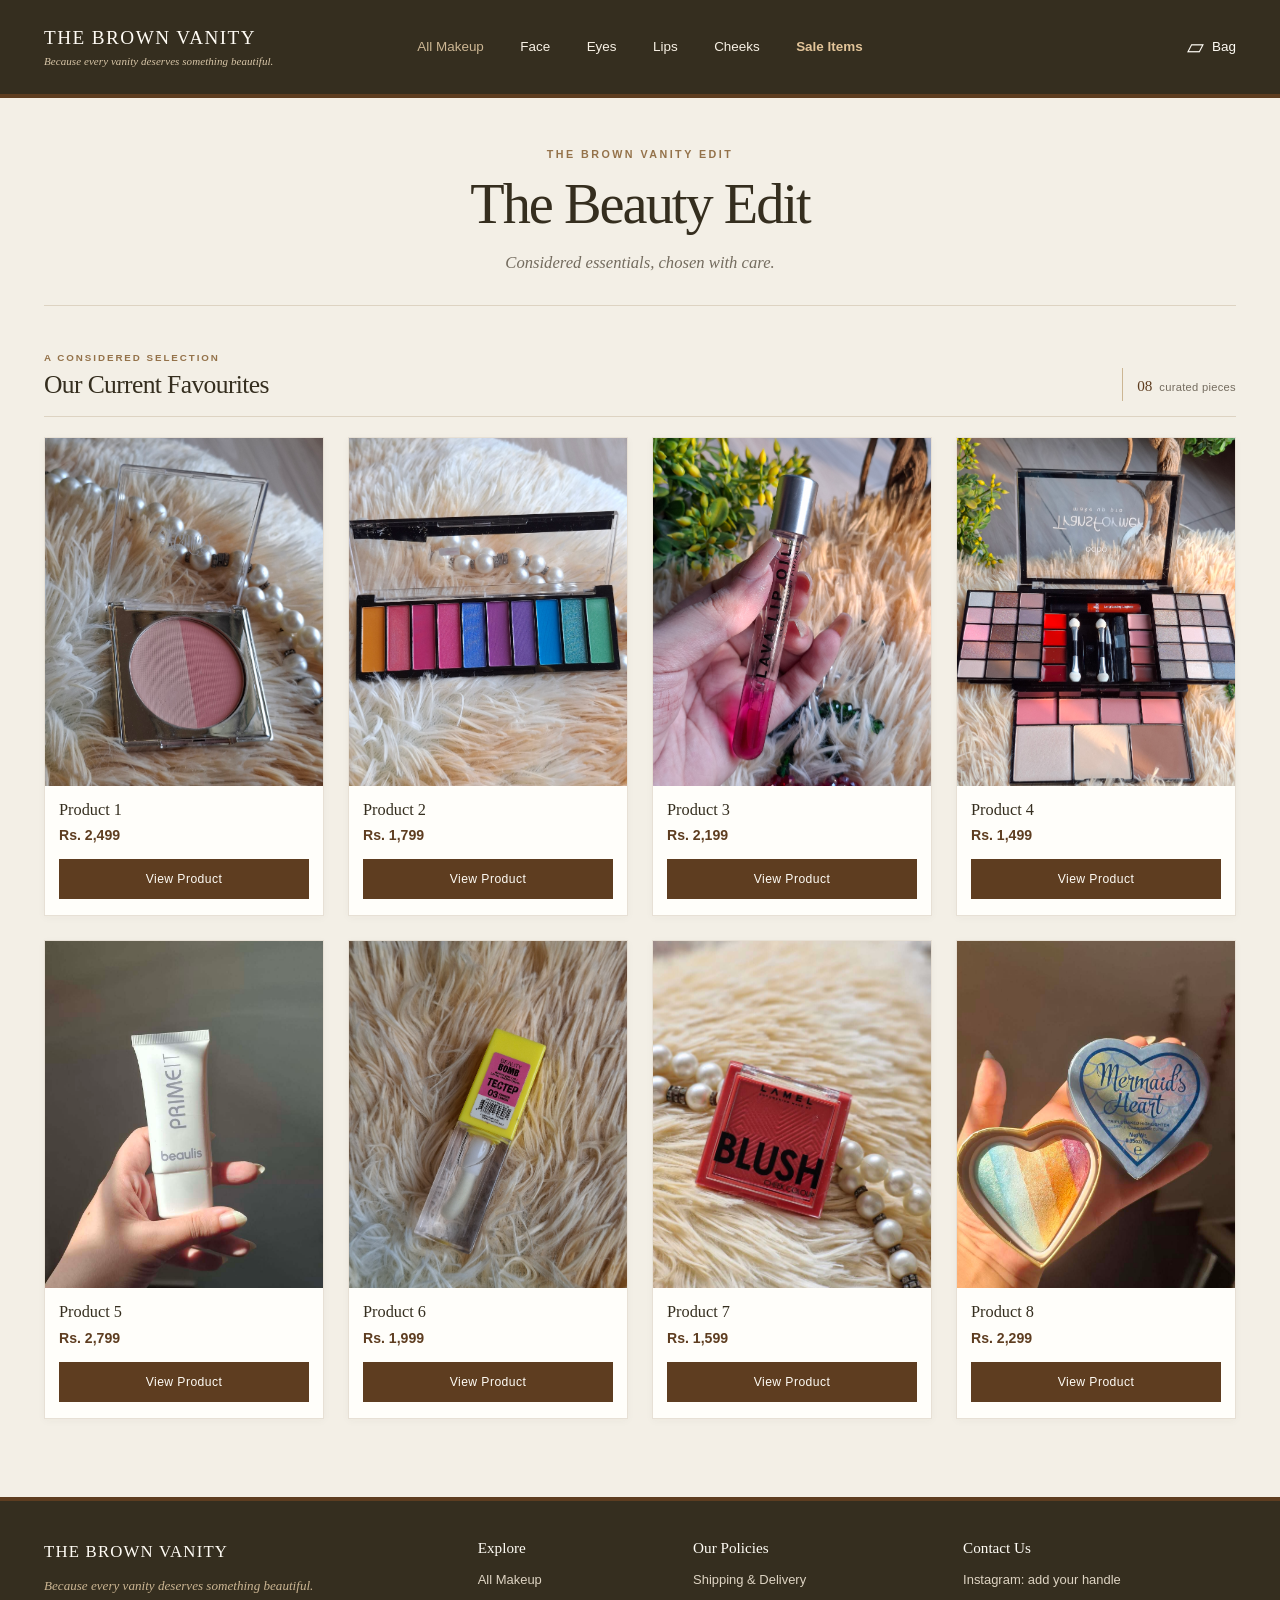
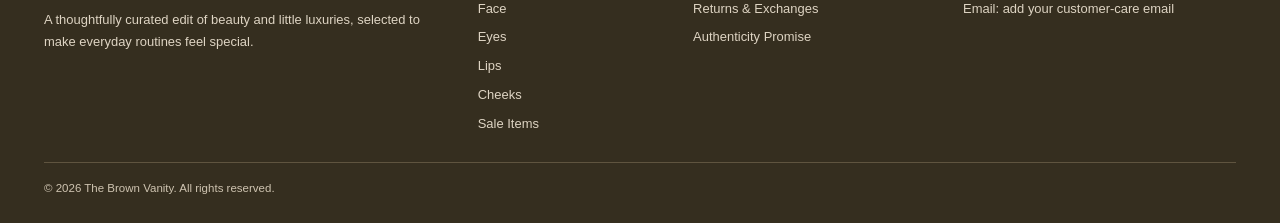
==== assignment-2/index.html @ dfe193a9 "Add Assignment 2 - The Brown Vanity" ====
<!doctype html>
<html lang="en">
<head>
  <meta charset="utf-8">
  <meta name="viewport" content="width=device-width, initial-scale=1">
  <title>The Brown Vanity | The Beauty Edit</title>
  <meta name="description" content="A curated edit of beauty essentials from The Brown Vanity.">
  <!-- Bootstrap 5: used for the responsive container, navbar structure, and product grid. -->
  <link href="https://cdn.jsdelivr.net/npm/bootstrap@5.3.3/dist/css/bootstrap.min.css" rel="stylesheet">
  <link rel="stylesheet" href="style.css">
</head>
<body>
  <header class="site-header">
    <nav class="navbar navbar-expand-lg bv-navbar" aria-label="Main navigation">
      <div class="container-fluid site-container">
        <a class="navbar-brand brand-logo-link" href="index.html" aria-label="The Brown Vanity home">
          <span class="brand-wordmark">THE BROWN VANITY</span>
          <span class="brand-tagline">Because every vanity deserves something beautiful.</span>
        </a>

        <!-- CSS-only mobile menu control: no custom JavaScript is used in Assignment 2. -->
        <input class="nav-toggle" type="checkbox" id="nav-toggle" aria-label="Toggle navigation">
        <label class="nav-toggle-label" for="nav-toggle" aria-hidden="true">
          <span></span><span></span><span></span>
        </label>

        <div class="nav-menu">
          <ul class="navbar-nav align-items-lg-center">
            <li class="nav-item"><a class="nav-link active" href="index.html">All Makeup</a></li>
            <li class="nav-item"><a class="nav-link" href="#products">Face</a></li>
            <li class="nav-item"><a class="nav-link" href="#products">Eyes</a></li>
            <li class="nav-item"><a class="nav-link" href="#products">Lips</a></li>
            <li class="nav-item"><a class="nav-link" href="#products">Cheeks</a></li>
            <li class="nav-item"><a class="nav-link sale-link" href="#products">Sale Items</a></li>
          </ul>
          <a class="cart-link" href="#" aria-label="Shopping bag (not functional yet)">
            <span class="cart-symbol" aria-hidden="true">▱</span>
            <span>Bag</span>
          </a>
        </div>
      </div>
    </nav>
  </header>

  <main class="container-fluid site-container page-content">
    <section class="page-intro" aria-labelledby="page-title">
      <p class="eyebrow">THE BROWN VANITY EDIT</p>
      <h1 id="page-title">The Beauty Edit</h1>
      <p class="intro-copy">Considered essentials, chosen with care.</p>
    </section>

    <section class="shop-section" id="products" aria-label="Beauty products">

      <div class="product-toolbar">
        <div class="collection-heading">
          <span class="collection-kicker">A CONSIDERED SELECTION</span>
          <h2>Our Current Favourites</h2>
        </div>
        <span class="collection-count">08 <span>curated pieces</span></span>
      </div>

      <div class="row g-4 product-grid">
          <div class="col-12 col-sm-6 col-lg-3">
            <article class="product-card">
              <a class="product-image-link" href="product.html" aria-label="View Product 1">
                <img src="images/picture1.jpg" alt="Product 1" class="product-image">
              </a>
              <div class="product-info">
                <h2><a href="product.html">Product 1</a></h2>
                <p class="product-price">Rs. 2,499</p>
                <a class="btn btn-brown" href="product.html">View Product</a>
              </div>
            </article>
          </div>
          <div class="col-12 col-sm-6 col-lg-3">
            <article class="product-card">
              <a class="product-image-link" href="product.html" aria-label="View Product 2">
                <img src="images/picture2.jpg" alt="Product 2" class="product-image">
              </a>
              <div class="product-info">
                <h2><a href="product.html">Product 2</a></h2>
                <p class="product-price">Rs. 1,799</p>
                <a class="btn btn-brown" href="product.html">View Product</a>
              </div>
            </article>
          </div>
          <div class="col-12 col-sm-6 col-lg-3">
            <article class="product-card">
              <a class="product-image-link" href="product.html" aria-label="View Product 3">
                <img src="images/picture3.jpg" alt="Product 3" class="product-image">
              </a>
              <div class="product-info">
                <h2><a href="product.html">Product 3</a></h2>
                <p class="product-price">Rs. 2,199</p>
                <a class="btn btn-brown" href="product.html">View Product</a>
              </div>
            </article>
          </div>
          <div class="col-12 col-sm-6 col-lg-3">
            <article class="product-card">
              <a class="product-image-link" href="product.html" aria-label="View Product 4">
                <img src="images/picture4.jpg" alt="Product 4" class="product-image">
              </a>
              <div class="product-info">
                <h2><a href="product.html">Product 4</a></h2>
                <p class="product-price">Rs. 1,499</p>
                <a class="btn btn-brown" href="product.html">View Product</a>
              </div>
            </article>
          </div>
          <div class="col-12 col-sm-6 col-lg-3">
            <article class="product-card">
              <a class="product-image-link" href="product.html" aria-label="View Product 5">
                <img src="images/picture5.jpg" alt="Product 5" class="product-image">
              </a>
              <div class="product-info">
                <h2><a href="product.html">Product 5</a></h2>
                <p class="product-price">Rs. 2,799</p>
                <a class="btn btn-brown" href="product.html">View Product</a>
              </div>
            </article>
          </div>
          <div class="col-12 col-sm-6 col-lg-3">
            <article class="product-card">
              <a class="product-image-link" href="product.html" aria-label="View Product 6">
                <img src="images/picture6.jpg" alt="Product 6" class="product-image">
              </a>
              <div class="product-info">
                <h2><a href="product.html">Product 6</a></h2>
                <p class="product-price">Rs. 1,999</p>
                <a class="btn btn-brown" href="product.html">View Product</a>
              </div>
            </article>
          </div>
          <div class="col-12 col-sm-6 col-lg-3">
            <article class="product-card">
              <a class="product-image-link" href="product.html" aria-label="View Product 7">
                <img src="images/picture7.jpg" alt="Product 7" class="product-image">
              </a>
              <div class="product-info">
                <h2><a href="product.html">Product 7</a></h2>
                <p class="product-price">Rs. 1,599</p>
                <a class="btn btn-brown" href="product.html">View Product</a>
              </div>
            </article>
          </div>
          <div class="col-12 col-sm-6 col-lg-3">
            <article class="product-card">
              <a class="product-image-link" href="product.html" aria-label="View Product 8">
                <img src="images/picture8.jpg" alt="Product 8" class="product-image">
              </a>
              <div class="product-info">
                <h2><a href="product.html">Product 8</a></h2>
                <p class="product-price">Rs. 2,299</p>
                <a class="btn btn-brown" href="product.html">View Product</a>
              </div>
            </article>
          </div>
        </div>
    </section>
  </main>

  <span id="returns" class="anchor-target" aria-hidden="true"></span>
  <span id="authenticity" class="anchor-target" aria-hidden="true"></span>
  <footer class="site-footer">
    <div class="container-fluid site-container footer-inner">
      <div class="footer-brand-block">
        <p class="footer-brand">THE BROWN VANITY</p>
        <p class="footer-tagline">Because every vanity deserves something beautiful.</p>
        <p class="footer-description">A thoughtfully curated edit of beauty and little luxuries, selected to make everyday routines feel special.</p>
      </div>
      <div class="footer-column">
        <h2>Explore</h2>
        <a href="index.html">All Makeup</a>
        <a href="#products">Face</a>
        <a href="#products">Eyes</a>
        <a href="#products">Lips</a>
        <a href="#products">Cheeks</a>
        <a href="#products">Sale Items</a>
      </div>
      <div class="footer-column">
        <h2>Our Policies</h2>
        <a href="#delivery">Shipping &amp; Delivery</a>
        <a href="#returns">Returns &amp; Exchanges</a>
        <a href="#authenticity">Authenticity Promise</a>
      </div>
      <div class="footer-column">
        <h2>Contact Us</h2>
        <span>Instagram: add your handle</span>
        <span>Email: add your customer-care email</span>
      </div>
      <p class="copyright">© 2026 The Brown Vanity. All rights reserved.</p>
    </div>
  </footer>
</body>
</html>
---- assignment-2/style.css ----
/* THE BROWN VANITY — CV-inspired visual system
   Design rule: cocoa anchors the interface; cream is the canvas; caramel is an accent.
   Bootstrap supplies the responsive grid and navbar structure. */
:root {
  --pine-bark: #352E1F;
  --soft-leather: #5E3D20;
  --dull-chestnut: #94724A;
  --windy-dunes: #CCB693;
  --olive-grove: #787350;
  --deep-mahogany: #481911;
  --paper: #F3EFE6;
  --card: #FFFEFA;
  --line: #DDD3C2;
  --muted: #746C5F;
}

* { box-sizing: border-box; }
html { scroll-behavior: smooth; }
body {
  margin: 0;
  background: var(--paper);
  color: var(--pine-bark);
  font-family: "Segoe UI", Arial, sans-serif;
  line-height: 1.6;
  letter-spacing: 0;
}
a { color: inherit; }
.site-container { width: min(100% - 64px, 1440px); margin-inline: auto; }

/* One confident dark header, inspired by the user's personal CV. */
.site-header { background: var(--pine-bark); border-bottom: 4px solid var(--soft-leather); }
.bv-navbar { min-height: 94px; padding: 12px 0; background: var(--pine-bark); }
.brand-logo-link {
  display: flex; flex: 0 0 auto; flex-direction: column; justify-content: center;
  margin: 0; padding: 0; text-decoration: none; line-height: 1.15;
}
.brand-wordmark {
  color: #FFFCF5; font-family: Georgia, "Times New Roman", serif;
  font-size: clamp(1rem, 1.5vw, 1.28rem); letter-spacing: .075em; white-space: nowrap;
}
.brand-tagline {
  margin-top: 6px;
  color: #D7C5A7;
  font-family: Georgia, "Times New Roman", serif;
  font-size: .69rem;
  font-style: italic;
  letter-spacing: .005em;
  white-space: nowrap;
}
.nav-menu { display: flex; flex: 1; align-items: center; justify-content: center; gap: 25px; }
.nav-menu .navbar-nav {
  display: flex; flex-direction: row; justify-content: center; gap: clamp(12px, 1.6vw, 26px);
  margin: 0 auto;
}
.nav-menu .nav-link {
  padding: 8px 2px; color: #F8F1E5; font-size: .84rem; white-space: nowrap;
  transition: color .18s ease;
}
.nav-menu .nav-link:hover, .nav-menu .nav-link:focus, .nav-menu .nav-link.active { color: var(--windy-dunes); }
.nav-menu .sale-link { color: #E3C59A; font-weight: 600; }
.cart-link {
  display: inline-flex; align-items: center; gap: 8px; flex: 0 0 auto;
  padding: 8px 0 8px 8px; color: #FFFCF5; text-decoration: none; font-size: .84rem;
}
.cart-link:hover { color: var(--windy-dunes); }
.cart-symbol { font-size: 1.35rem; line-height: 1; }
.nav-toggle, .nav-toggle-label { display: none; }

/* The hero stays light: typography, not another coloured rectangle, creates the focus. */
.page-content { padding-top: 48px; padding-bottom: 78px; }
.page-intro { margin: 0 0 44px; padding: 0 0 28px; text-align: center; border-bottom: 1px solid var(--line); }
.eyebrow {
  margin: 0 0 10px; color: var(--dull-chestnut); font-size: .67rem;
  font-weight: 700; letter-spacing: .23em;
}
.page-intro h1, .detail-copy h1 {
  margin: 0; color: var(--pine-bark); font-family: Georgia, "Times New Roman", serif;
  font-size: clamp(2.35rem, 4.4vw, 3.8rem); font-weight: 400; letter-spacing: -.035em; line-height: 1.12;
}
.intro-copy {
  margin: 14px 0 0; color: var(--muted); font-family: Georgia, "Times New Roman", serif;
  font-size: 1.04rem; font-style: italic;
}
.shop-section { width: 100%; }
.product-toolbar {
  display: flex;
  justify-content: space-between;
  align-items: flex-end;
  gap: 18px;
  margin: 0 0 20px;
  padding: 0 0 15px;
  border-bottom: 1px solid var(--line);
}
.collection-heading { position: relative; }
.collection-kicker {
  display: block;
  margin: 0 0 5px;
  color: var(--dull-chestnut);
  font-size: .61rem;
  font-weight: 700;
  letter-spacing: .2em;
}
.collection-heading h2 {
  margin: 0;
  color: var(--pine-bark);
  font-family: Georgia, "Times New Roman", serif;
  font-size: clamp(1.35rem, 2vw, 1.65rem);
  font-weight: 400;
  letter-spacing: -.025em;
  line-height: 1.2;
}
.collection-count {
  display: inline-flex;
  align-items: baseline;
  gap: 7px;
  padding: 6px 0 3px 14px;
  border-left: 1px solid var(--windy-dunes);
  color: var(--soft-leather);
  font-family: Georgia, "Times New Roman", serif;
  font-size: .95rem;
  white-space: nowrap;
}
.collection-count span {
  color: var(--muted);
  font-family: "Segoe UI", Arial, sans-serif;
  font-size: .7rem;
  letter-spacing: .025em;
}
.product-card {
  height: 100%; padding: 0 0 16px; background: var(--card); border: 1px solid #E7E0D5;
  box-shadow: 0 2px 8px rgba(53,46,31,.035); transition: box-shadow .2s ease, transform .2s ease;
}
.product-card:hover { transform: translateY(-2px); box-shadow: 0 8px 22px rgba(53,46,31,.08); }
.product-image-link { display: block; overflow: hidden; background: #EAE3D7; aspect-ratio: 4 / 5; }
.product-image { display: block; width: 100%; height: 100%; object-fit: cover; transition: transform .25s ease; }
.product-image-link:hover .product-image { transform: scale(1.025); }
.product-info { padding: 14px 14px 0; }
.product-info h2 {
  margin: 0 0 5px; font-family: Georgia, "Times New Roman", serif; font-size: 1.02rem; font-weight: 400;
}
.product-info h2 a { text-decoration: none; }
.product-info h2 a:hover { color: var(--dull-chestnut); }
.product-price { margin: 0 0 12px; color: var(--soft-leather); font-size: .88rem; font-weight: 700; }
.btn-brown {
  display: inline-block; width: 100%; padding: 10px 12px; border: 1px solid var(--soft-leather);
  border-radius: 0; background: var(--soft-leather); color: #FFFCF5; font-size: .76rem;
  letter-spacing: .035em; text-align: center; text-decoration: none; transition: background .18s ease, border-color .18s ease;
}
.btn-brown:hover, .btn-brown:focus { border-color: var(--pine-bark); background: var(--pine-bark); color: #FFFCF5; }
.btn-brown:focus-visible, .nav-link:focus-visible, .footer-column a:focus-visible { outline: 2px solid var(--windy-dunes); outline-offset: 3px; }

/* CV-like footer: same dark anchor as the header, clear information columns. */
.site-footer { padding: 38px 0 25px; background: var(--pine-bark); color: #F8F1E5; border-top: 4px solid var(--soft-leather); }
.footer-inner {
  display: grid; grid-template-columns: minmax(250px, 1.45fr) minmax(120px, .65fr) minmax(170px, .85fr) minmax(210px, 1fr);
  gap: 26px 38px; align-items: start;
}
.footer-brand { margin: 0 0 9px; color: #FFFCF5; font-family: Georgia, "Times New Roman", serif; font-size: 1.05rem; letter-spacing: .07em; }
.footer-tagline { max-width: 290px; margin: 0; color: var(--windy-dunes); font-family: Georgia, "Times New Roman", serif; font-size: .82rem; font-style: italic; }
.footer-description { max-width: 390px; margin: 13px 0 0; color: #DED4C3; font-size: .81rem; line-height: 1.7; }
.footer-column { display: flex; flex-direction: column; align-items: flex-start; gap: 8px; color: #DED4C3; font-size: .81rem; overflow-wrap: anywhere; }
.footer-column h2 { margin: 0 0 5px; color: #FFFCF5; font-family: Georgia, "Times New Roman", serif; font-size: .95rem; font-weight: 400; }
.footer-column a { color: inherit; text-decoration: none; }
.footer-column a:hover { color: var(--windy-dunes); }
.copyright { grid-column: 1 / -1; margin: 2px 0 0; padding-top: 16px; border-top: 1px solid rgba(204,182,147,.28); color: #CFC4B1; font-size: .72rem; }

/* Product detail page */
.product-detail-page { padding-top: 32px; padding-bottom: 78px; }
.breadcrumb { margin: 0 0 26px; color: var(--muted); font-size: .78rem; }
.breadcrumb a { text-decoration: none; }
.breadcrumb a:hover { color: var(--dull-chestnut); }
.detail-image-wrap { overflow: hidden; background: #EAE3D7; border: 1px solid #E7E0D5; }
.detail-image { display: block; width: 100%; max-height: 720px; aspect-ratio: 4 / 5; object-fit: cover; }
.detail-copy { padding-top: 20px; }
.detail-copy h1 { font-size: clamp(2rem, 3.5vw, 3.2rem); }
.detail-price { margin: 18px 0; color: var(--soft-leather); font-size: 1.1rem; font-weight: 700; }
.detail-description { max-width: 480px; color: var(--muted); line-height: 1.9; }
.quantity-form { display: flex; align-items: center; gap: 18px; margin: 28px 0 18px; }
.quantity-form label { font-size: .85rem; }
.quantity-form select { min-width: 82px; padding: 9px 12px; border: 1px solid var(--windy-dunes); border-radius: 0; background: var(--card); color: var(--pine-bark); }
.btn-add-detail { max-width: 360px; cursor: pointer; }
.static-note { margin: 12px 0 0; color: var(--muted); font-size: .73rem; }
.delivery-inline { margin-top: 28px; padding-top: 18px; border-top: 1px solid var(--line); color: var(--soft-leather); font-size: .83rem; }
.anchor-target { display: block; height: 0; }

@media (min-width: 992px) {
  .bv-navbar .site-container { position: relative; }
  .nav-menu { position: static; }
  .nav-menu .navbar-nav { position: absolute; left: 50%; transform: translateX(-50%); width: max-content; }
  .cart-link { margin-left: auto; }
}
@media (max-width: 991.98px) {
  .site-container { width: min(100% - 40px, 1440px); }
  .bv-navbar { min-height: 88px; }
  .nav-menu { gap: 14px; }
  .nav-menu .navbar-nav { gap: 12px; }
  .nav-menu .nav-link { font-size: .78rem; }
}
@media (max-width: 767.98px) {
  .site-container { width: min(100% - 30px, 1440px); }
  .bv-navbar { min-height: 78px; padding: 10px 0; }
  .brand-wordmark { font-size: .94rem; letter-spacing: .045em; }
  .brand-tagline { max-width: 230px; font-size: .62rem; white-space: normal; line-height: 1.25; }
  .nav-toggle { position: absolute; width: 1px; height: 1px; overflow: hidden; clip-path: inset(50%); white-space: nowrap; }
  .nav-toggle-label { display: flex; width: 38px; height: 34px; margin-left: auto; flex-direction: column; justify-content: center; gap: 5px; padding: 5px; cursor: pointer; }
  .nav-toggle-label span { display: block; width: 27px; height: 1px; background: #F8F1E5; }
  .nav-toggle:focus-visible + .nav-toggle-label { outline: 2px solid var(--windy-dunes); outline-offset: 4px; }
  .nav-menu { display: none; flex: none; width: 100%; margin-left: 0; padding-top: 15px; flex-direction: column; align-items: stretch; gap: 8px; }
  .nav-menu .navbar-nav { position: static; width: 100%; flex-direction: column; align-items: stretch !important; gap: 0; transform: none; }
  .nav-toggle:checked ~ .nav-menu { display: flex; }
  .nav-menu .nav-link { padding: 11px 0; border-top: 1px solid rgba(204,182,147,.23); font-size: .87rem; }
  .cart-link { align-self: flex-start; padding: 8px 0; }
  .page-content { padding-top: 36px; padding-bottom: 55px; }
  .page-intro { margin-bottom: 30px; padding-bottom: 24px; }
  .product-toolbar { align-items: flex-start; }
  .product-toolbar p { font-size: 1rem; }
  .footer-inner { grid-template-columns: 1fr 1fr; gap: 26px 22px; }
  .footer-brand-block, .copyright { grid-column: 1 / -1; }
  .product-detail-page { padding-top: 24px; }
  .detail-copy { padding-top: 0; }
}
@media (max-width: 420px) {
  .footer-inner { grid-template-columns: 1fr; }
  .footer-brand-block, .copyright { grid-column: auto; }
  .collection-count { flex-direction: column; align-items: flex-end; gap: 0; }
   .collection-count span { white-space: nowrap; }
}
@media (prefers-reduced-motion: reduce) {
  html { scroll-behavior: auto; }
  *, *::before, *::after { transition-duration: .01ms !important; }
}
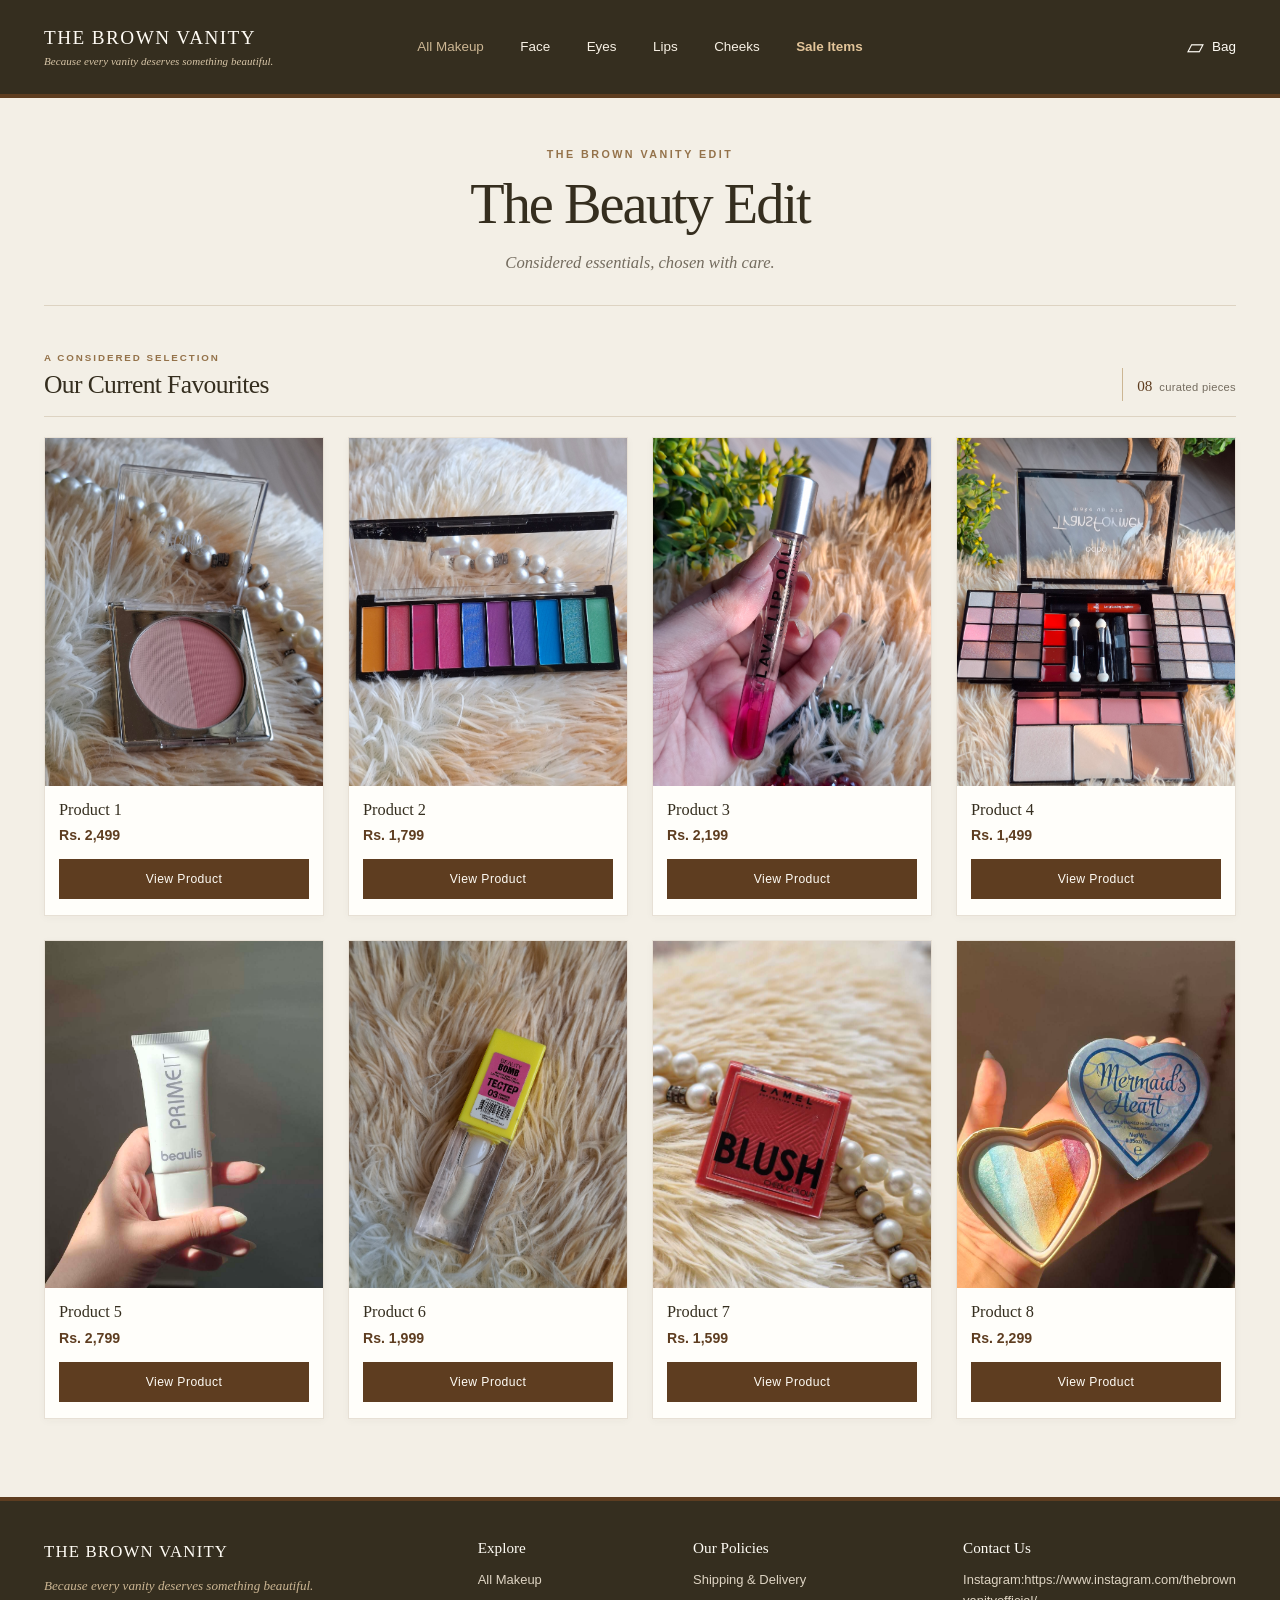
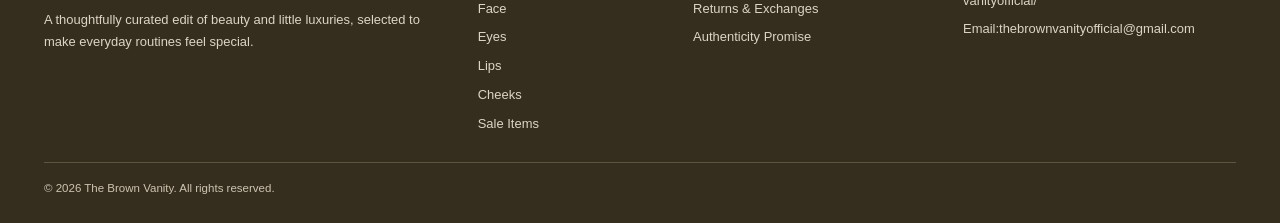
==== commit 47ce597c: "Update contact information in footer" ====
--- a/assignment-2/index.html
+++ b/assignment-2/index.html
@@ -186,8 +186,8 @@
       </div>
       <div class="footer-column">
         <h2>Contact Us</h2>
-        <span>Instagram: add your handle</span>
-        <span>Email: add your customer-care email</span>
+        <span>Instagram:https://www.instagram.com/thebrownvanityofficial/</span>
+        <span>Email:thebrownvanityofficial@gmail.com</span>
       </div>
       <p class="copyright">© 2026 The Brown Vanity. All rights reserved.</p>
     </div>
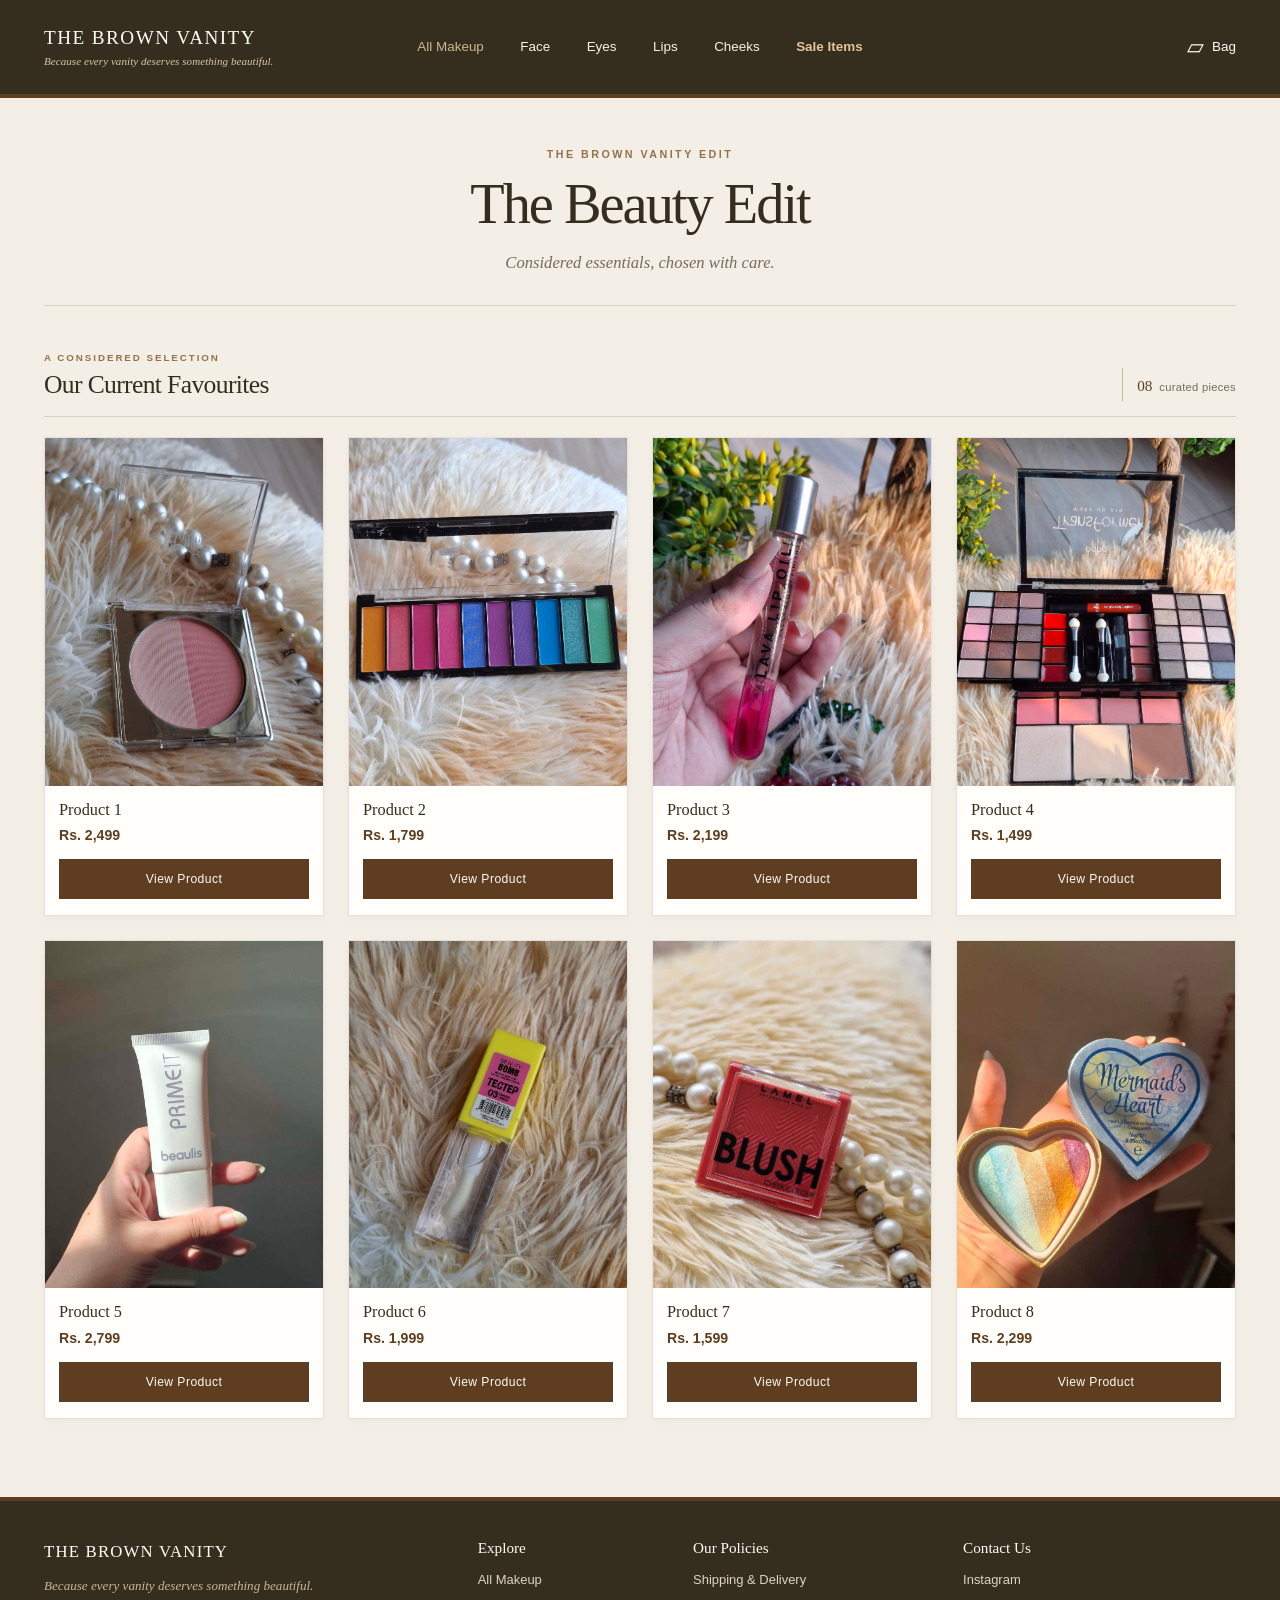
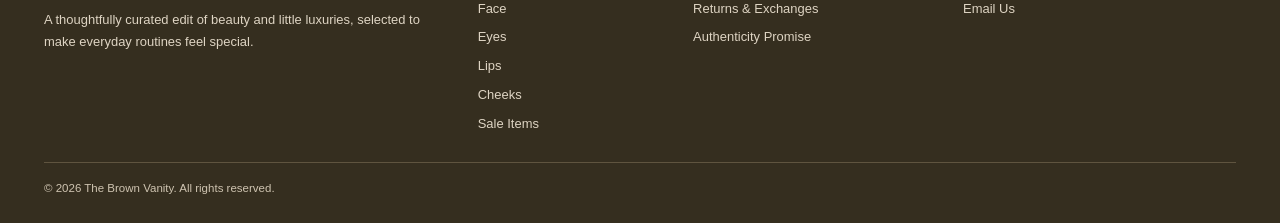
==== commit b294c8b9: "Update contact information in footer" ====
--- a/assignment-2/index.html
+++ b/assignment-2/index.html
@@ -185,10 +185,16 @@
         <a href="#authenticity">Authenticity Promise</a>
       </div>
       <div class="footer-column">
-        <h2>Contact Us</h2>
-        <span>Instagram:https://www.instagram.com/thebrownvanityofficial/</span>
-        <span>Email:thebrownvanityofficial@gmail.com</span>
-      </div>
+    <h2>Contact Us</h2>
+
+    <a href="https://www.instagram.com/thebrownvanityofficial/" target="_blank">
+        Instagram
+    </a>
+
+    <a href="mailto:thebrownvanityofficial@gmail.com">
+        Email Us
+    </a>
+</div>
       <p class="copyright">© 2026 The Brown Vanity. All rights reserved.</p>
     </div>
   </footer>
